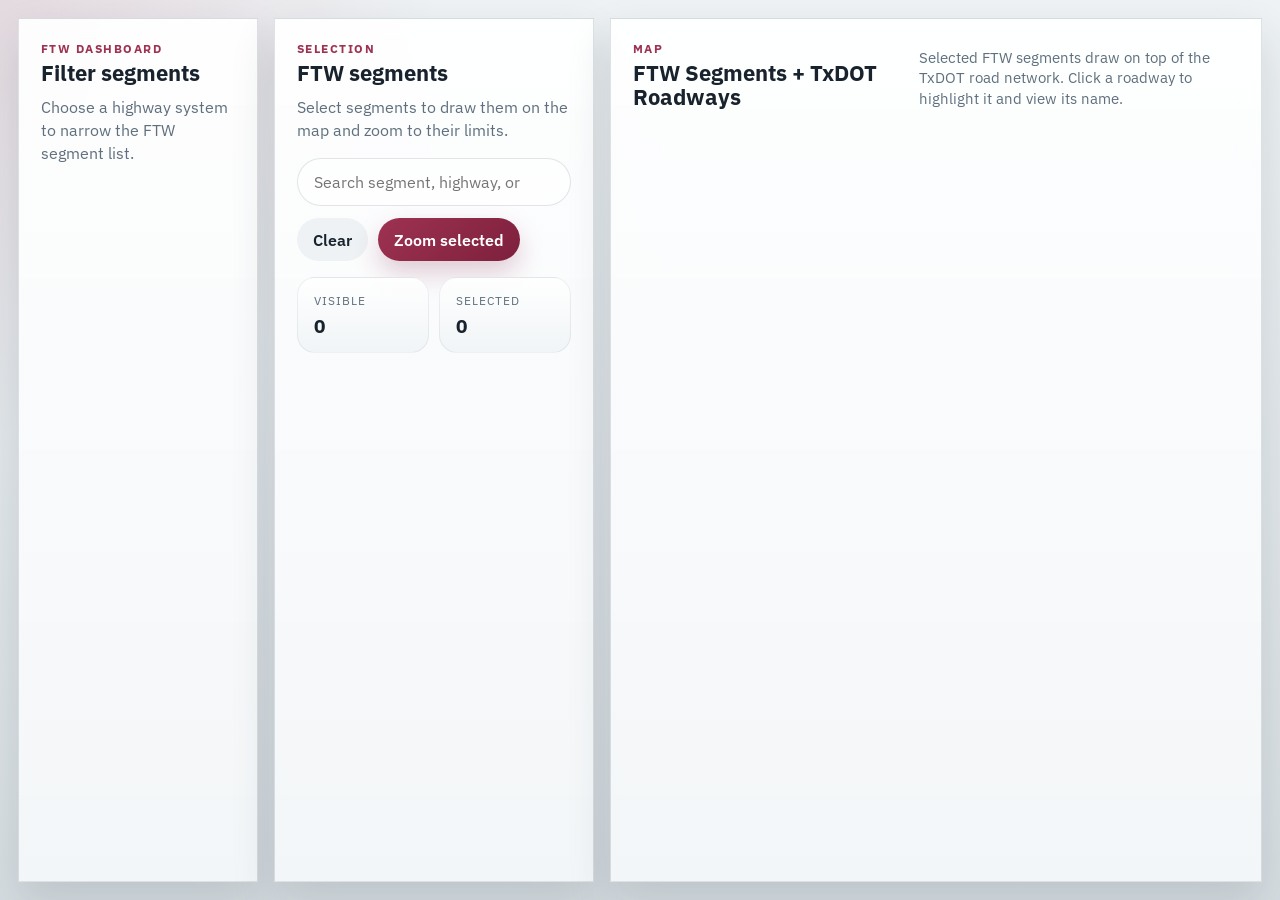
==== Web-App/index.html @ 2ebe6b86 "Fix web app UI and segment rendering - Simplify sidebar to compact category buttons and checkbox-onl" ====
<!DOCTYPE html>
<html lang="en">
  <head>
    <meta charset="UTF-8" />
    <meta name="viewport" content="width=device-width, initial-scale=1.0" />
    <title>FTW Segment Explorer</title>
    <link rel="preconnect" href="https://fonts.googleapis.com" />
    <link rel="preconnect" href="https://fonts.gstatic.com" crossorigin />
    <link
      href="https://fonts.googleapis.com/css2?family=IBM+Plex+Sans:wght@400;500;600;700&display=swap"
      rel="stylesheet"
    />
    <link rel="stylesheet" href="https://js.arcgis.com/4.32/esri/themes/light/main.css" />
    <link rel="stylesheet" href="./styles.css?v=2026-04-07" />
    <script src="https://js.arcgis.com/4.32/"></script>
  </head>
  <body>
    <div class="app-shell">
      <aside class="panel filters-panel">
        <div class="panel-header">
          <p class="eyebrow">FTW Dashboard</p>
          <h1>Filter segments</h1>
          <p class="panel-copy">
            Choose a highway system to narrow the FTW segment list.
          </p>
        </div>
        <div class="category-list" id="category-list" aria-label="Highway system filters"></div>
      </aside>

      <section class="panel segments-panel">
        <div class="panel-header">
          <p class="eyebrow">Selection</p>
          <h2>FTW segments</h2>
          <p class="panel-copy">
            Select segments to draw them on the map and zoom to their limits.
          </p>
        </div>

        <div class="toolbar">
          <label class="search-field" for="segment-search">
            <span class="sr-only">Search segments</span>
            <input
              id="segment-search"
              type="search"
              placeholder="Search segment, highway, or"
              autocomplete="off"
            />
          </label>

          <div class="toolbar-actions">
            <button id="clear-selection" class="ghost-button" type="button">Clear</button>
            <button id="zoom-selected" class="primary-button" type="button">Zoom selected</button>
          </div>
        </div>

        <div class="summary-strip">
          <div class="summary-card">
            <span class="summary-label">Visible</span>
            <strong id="visible-count">0</strong>
          </div>
          <div class="summary-card">
            <span class="summary-label">Selected</span>
            <strong id="selected-count">0</strong>
          </div>
        </div>

        <div class="segment-list" id="segment-list" aria-live="polite"></div>
      </section>

      <main class="map-panel">
        <div class="map-heading">
          <div>
            <p class="eyebrow">Map</p>
            <h2>FTW Segments + TxDOT Roadways</h2>
          </div>
          <div class="map-hint">
            Selected FTW segments draw on top of the TxDOT road network. Click a roadway to highlight it and view its name.
          </div>
        </div>

        <div id="viewDiv" class="map-view" aria-label="Map view"></div>
      </main>
    </div>

    <script src="./app.js?v=2026-04-07"></script>
  </body>
</html>
---- Web-App/styles.css ----
:root {
  --bg: #dbe0e4;
  --panel: #f8fafb;
  --panel-strong: #ffffff;
  --panel-muted: #eef2f4;
  --border: rgba(36, 50, 63, 0.14);
  --text: #19232d;
  --muted: #5f6f7d;
  --accent: #9e3252;
  --accent-dark: #7d203d;
  --accent-soft: rgba(158, 50, 82, 0.12);
  --focus: #0b6b7a;
  --shadow: 0 20px 42px rgba(34, 51, 67, 0.14);
  --radius-lg: 26px;
  --radius-md: 18px;
  --radius-sm: 12px;
}

* {
  box-sizing: border-box;
}

html,
body {
  margin: 0;
  min-height: 100%;
  font-family: "IBM Plex Sans", sans-serif;
  color: var(--text);
  background:
    radial-gradient(circle at top left, rgba(158, 50, 82, 0.12), transparent 28%),
    linear-gradient(180deg, #eef2f4 0%, #d6dde1 100%);
}

body {
  min-height: 100vh;
  height: 100vh;
  overflow: hidden;
}

button,
input {
  font: inherit;
}

.sr-only {
  position: absolute;
  width: 1px;
  height: 1px;
  padding: 0;
  margin: -1px;
  overflow: hidden;
  clip: rect(0, 0, 0, 0);
  white-space: nowrap;
  border: 0;
}

.app-shell {
  min-height: 100vh;
  height: 100vh;
  padding: 18px;
  display: grid;
  grid-template-columns: 284px 360px minmax(0, 1fr);
  gap: 16px;
  overflow: hidden;
}

.panel,
.map-panel {
  min-height: 0;
  border: 1px solid var(--border);
  border-radius: 0;
  background: linear-gradient(180deg, rgba(255, 255, 255, 0.94), rgba(244, 247, 249, 0.96));
  box-shadow: var(--shadow);
  backdrop-filter: blur(10px);
}

.panel {
  display: flex;
  flex-direction: column;
  overflow: hidden;
}

.panel-header,
.map-heading {
  padding: 22px 22px 16px;
}

.eyebrow {
  margin: 0 0 6px;
  font-size: 0.76rem;
  font-weight: 700;
  letter-spacing: 0.12em;
  text-transform: uppercase;
  color: var(--accent);
}

.panel-header h1,
.panel-header h2,
.map-heading h2 {
  margin: 0;
  font-size: 1.35rem;
  line-height: 1.1;
}

.panel-copy {
  margin: 10px 0 0;
  color: var(--muted);
  line-height: 1.45;
}

.category-list,
.segment-list {
  padding: 0 16px 18px;
  overflow: auto;
}

.category-list {
  display: flex;
  flex-direction: column;
  gap: 10px;
}

.category-button {
  width: 100%;
  border: 1px solid transparent;
  border-radius: var(--radius-md);
  background: var(--panel-strong);
  padding: 14px 16px;
  display: flex;
  align-items: center;
  justify-content: space-between;
  gap: 14px;
  color: var(--text);
  cursor: pointer;
  transition:
    border-color 140ms ease,
    transform 140ms ease,
    box-shadow 140ms ease,
    background 140ms ease;
}

.category-button:hover {
  transform: translateY(-1px);
  border-color: rgba(125, 32, 61, 0.16);
  box-shadow: 0 10px 22px rgba(32, 46, 58, 0.08);
}

.category-button.is-active {
  border-color: rgba(125, 32, 61, 0.3);
  background: linear-gradient(180deg, rgba(158, 50, 82, 0.12), rgba(158, 50, 82, 0.06));
}

.category-code {
  font-weight: 700;
}

.count-pill {
  min-width: 2.35rem;
  padding: 0.38rem 0.65rem;
  border-radius: 999px;
  background: var(--panel-muted);
  font-size: 0.84rem;
  font-weight: 700;
  text-align: center;
}

.toolbar {
  padding: 0 22px 16px;
  display: flex;
  flex-direction: column;
  gap: 12px;
}

.search-field input {
  width: 100%;
  border: 1px solid rgba(53, 69, 83, 0.14);
  border-radius: 999px;
  background: rgba(255, 255, 255, 0.88);
  padding: 0.82rem 1rem;
  color: var(--text);
  outline: none;
}

.search-field input:focus {
  border-color: rgba(11, 107, 122, 0.4);
  box-shadow: 0 0 0 4px rgba(11, 107, 122, 0.12);
}

.toolbar-actions {
  display: flex;
  gap: 10px;
}

.ghost-button,
.primary-button {
  border: 0;
  border-radius: 999px;
  padding: 0.72rem 1rem;
  font-weight: 600;
  cursor: pointer;
  transition:
    transform 140ms ease,
    box-shadow 140ms ease,
    opacity 140ms ease;
}

.ghost-button {
  background: var(--panel-muted);
  color: var(--text);
}

.primary-button {
  background: linear-gradient(135deg, var(--accent) 0%, var(--accent-dark) 100%);
  color: #ffffff;
  box-shadow: 0 12px 26px rgba(125, 32, 61, 0.22);
}

.ghost-button:hover,
.primary-button:hover {
  transform: translateY(-1px);
}

.ghost-button:disabled,
.primary-button:disabled {
  opacity: 0.45;
  cursor: not-allowed;
  transform: none;
  box-shadow: none;
}

.summary-strip {
  padding: 0 22px 16px;
  display: grid;
  grid-template-columns: repeat(2, minmax(0, 1fr));
  gap: 10px;
}

.summary-card {
  border-radius: var(--radius-md);
  background: linear-gradient(180deg, rgba(255, 255, 255, 0.95), rgba(240, 244, 246, 0.95));
  border: 1px solid rgba(53, 69, 83, 0.08);
  padding: 14px 16px;
}

.summary-label {
  display: block;
  font-size: 0.78rem;
  letter-spacing: 0.08em;
  text-transform: uppercase;
  color: var(--muted);
}

.summary-card strong {
  display: block;
  margin-top: 5px;
  font-size: 1.2rem;
}

.segment-list {
  display: flex;
  flex-direction: column;
  gap: 2px;
}

.segment-row {
  display: flex;
  align-items: center;
  gap: 10px;
  padding: 8px 12px;
  border-radius: var(--radius-md);
  cursor: pointer;
  transition: background 100ms ease;
}

.segment-row:hover {
  background: rgba(158, 50, 82, 0.06);
}

.segment-row.is-selected {
  background: rgba(158, 50, 82, 0.10);
}

.segment-toggle {
  width: 18px;
  height: 18px;
  accent-color: var(--focus);
  flex-shrink: 0;
}

.segment-name {
  font-size: 0.95rem;
  font-weight: 500;
}

.empty-state {
  border: 1px dashed rgba(53, 69, 83, 0.18);
  border-radius: var(--radius-md);
  background: rgba(255, 255, 255, 0.55);
  padding: 22px;
  color: var(--muted);
  text-align: center;
}

.map-panel {
  display: grid;
  grid-template-rows: auto minmax(0, 1fr);
  overflow: hidden;
}

.map-heading {
  display: flex;
  align-items: end;
  justify-content: space-between;
  gap: 16px;
}

.map-hint {
  max-width: 320px;
  color: var(--muted);
  font-size: 0.92rem;
  line-height: 1.4;
}

.map-view {
  min-height: 0;
  width: 100%;
  height: 100%;
}

.esri-ui .esri-expand,
.esri-ui .esri-home,
.esri-ui .esri-zoom {
  border-radius: 16px;
  overflow: hidden;
}

.esri-popup__main-container {
  border-radius: 18px;
}

.road-popup {
  padding-top: 4px;
}

.road-popup p {
  margin: 0 0 10px;
  color: var(--muted);
}

.road-popup ul {
  margin: 0;
  padding-left: 18px;
}

.road-popup li + li {
  margin-top: 8px;
}

@media (max-width: 1300px) {
  .app-shell {
    grid-template-columns: 240px 320px minmax(0, 1fr);
  }
}

@media (max-width: 1080px) {
  body {
    height: auto;
    overflow: auto;
  }

  .app-shell {
    height: auto;
    grid-template-columns: 1fr 1fr;
    grid-template-areas:
      "filters segments"
      "map map";
    overflow: visible;
  }

  .filters-panel {
    grid-area: filters;
  }

  .segments-panel {
    grid-area: segments;
  }

  .map-panel {
    grid-area: map;
    min-height: 68vh;
  }
}

@media (max-width: 760px) {
  .app-shell {
    padding: 12px;
    height: auto;
    grid-template-columns: 1fr;
    grid-template-areas:
      "filters"
      "segments"
      "map";
  }

  .panel-header,
  .map-heading {
    padding: 18px 18px 14px;
  }

  .toolbar,
  .summary-strip,
  .segment-list,
  .category-list {
    padding-left: 14px;
    padding-right: 14px;
  }

  .map-heading {
    flex-direction: column;
    align-items: flex-start;
  }

  .toolbar-actions {
    flex-wrap: wrap;
  }

  .map-panel {
    min-height: 60vh;
  }
}
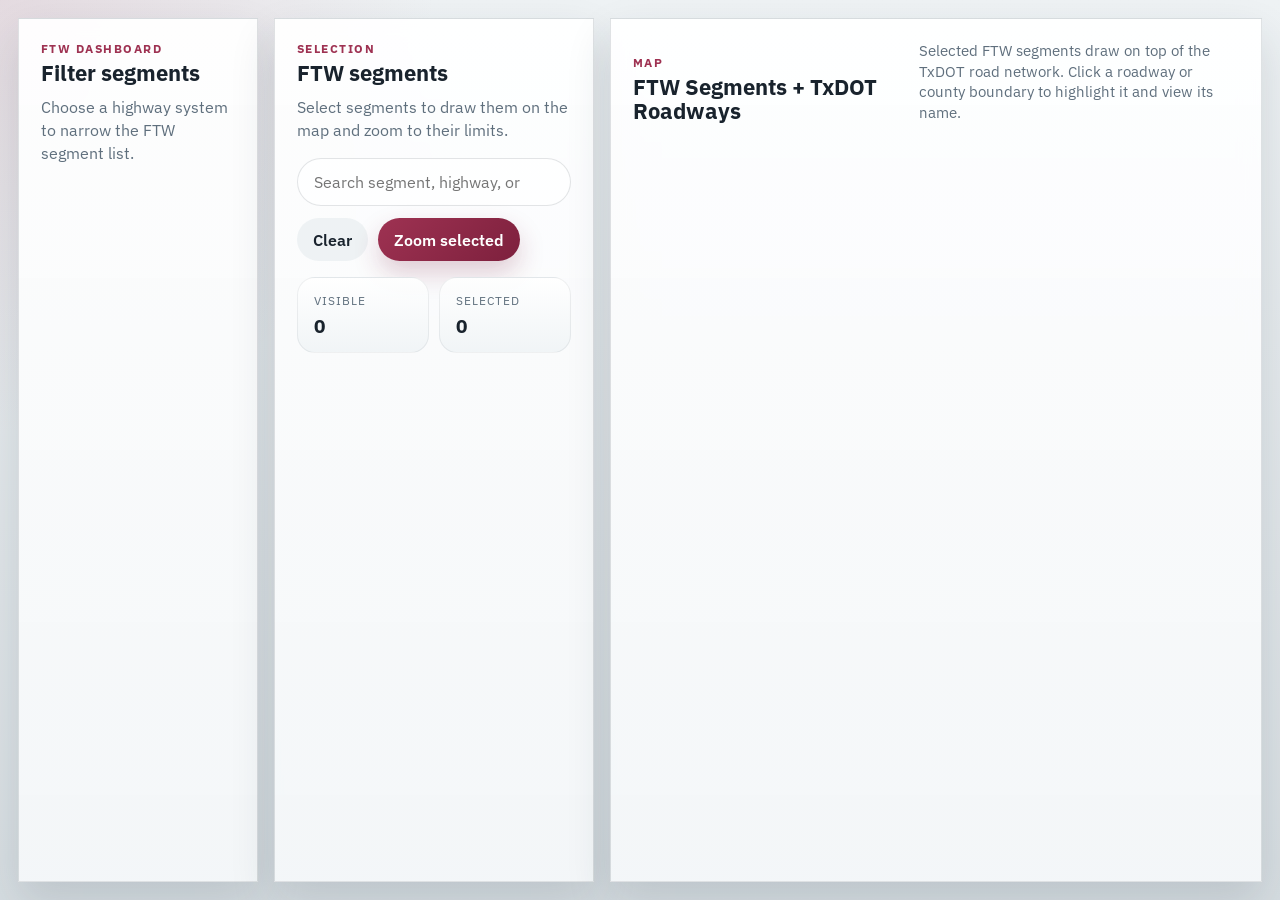
==== commit 6f721f20: "Add county boundary interaction and styling to the map" ====
--- a/Web-App/index.html
+++ b/Web-App/index.html
@@ -11,7 +11,7 @@
       rel="stylesheet"
     />
     <link rel="stylesheet" href="https://js.arcgis.com/4.32/esri/themes/light/main.css" />
-    <link rel="stylesheet" href="./styles.css?v=2026-04-07" />
+    <link rel="stylesheet" href="./styles.css?v=2026-04-08-4" />
     <script src="https://js.arcgis.com/4.32/"></script>
   </head>
   <body>
@@ -74,7 +74,7 @@
             <h2>FTW Segments + TxDOT Roadways</h2>
           </div>
           <div class="map-hint">
-            Selected FTW segments draw on top of the TxDOT road network. Click a roadway to highlight it and view its name.
+            Selected FTW segments draw on top of the TxDOT road network. Click a roadway or county boundary to highlight it and view its name.
           </div>
         </div>
 
@@ -82,6 +82,6 @@
       </main>
     </div>
 
-    <script src="./app.js?v=2026-04-07"></script>
+    <script src="./app.js?v=2026-04-08-14"></script>
   </body>
 </html>
--- a/Web-App/styles.css
+++ b/Web-App/styles.css
@@ -325,6 +325,53 @@
   min-height: 0;
   width: 100%;
   height: 100%;
+  position: relative;
+}
+
+.county-label-overlay {
+  position: absolute;
+  inset: 0;
+  z-index: 2;
+  overflow: hidden;
+  pointer-events: none;
+  transition: opacity 140ms ease;
+}
+
+.county-label-overlay.is-suspended {
+  opacity: 0;
+}
+
+.county-dynamic-label {
+  position: absolute;
+  left: 0;
+  top: 0;
+  color: #3c260e;
+  font-family: "IBM Plex Sans", sans-serif;
+  font-size: 0.78rem;
+  font-weight: 600;
+  letter-spacing: 0.01em;
+  line-height: 1;
+  white-space: nowrap;
+  transform-origin: center center;
+  will-change: transform;
+  text-shadow:
+    -1px -1px 0 rgba(255, 248, 240, 0.98),
+    0 -1px 0 rgba(255, 248, 240, 0.98),
+    1px -1px 0 rgba(255, 248, 240, 0.98),
+    -1px 0 0 rgba(255, 248, 240, 0.98),
+    1px 0 0 rgba(255, 248, 240, 0.98),
+    -1px 1px 0 rgba(255, 248, 240, 0.98),
+    0 1px 0 rgba(255, 248, 240, 0.98),
+    1px 1px 0 rgba(255, 248, 240, 0.98);
+}
+
+.county-dynamic-label.is-center {
+  font-size: 0.74rem;
+  letter-spacing: 0.015em;
+}
+
+.county-dynamic-label.is-boundary {
+  font-size: 0.8rem;
 }
 
 .esri-ui .esri-expand,
@@ -340,6 +387,12 @@
 
 .road-popup {
   padding-top: 4px;
+}
+
+.county-popup {
+  padding-top: 4px;
+  font-weight: 600;
+  color: var(--text);
 }
 
 .road-popup p {
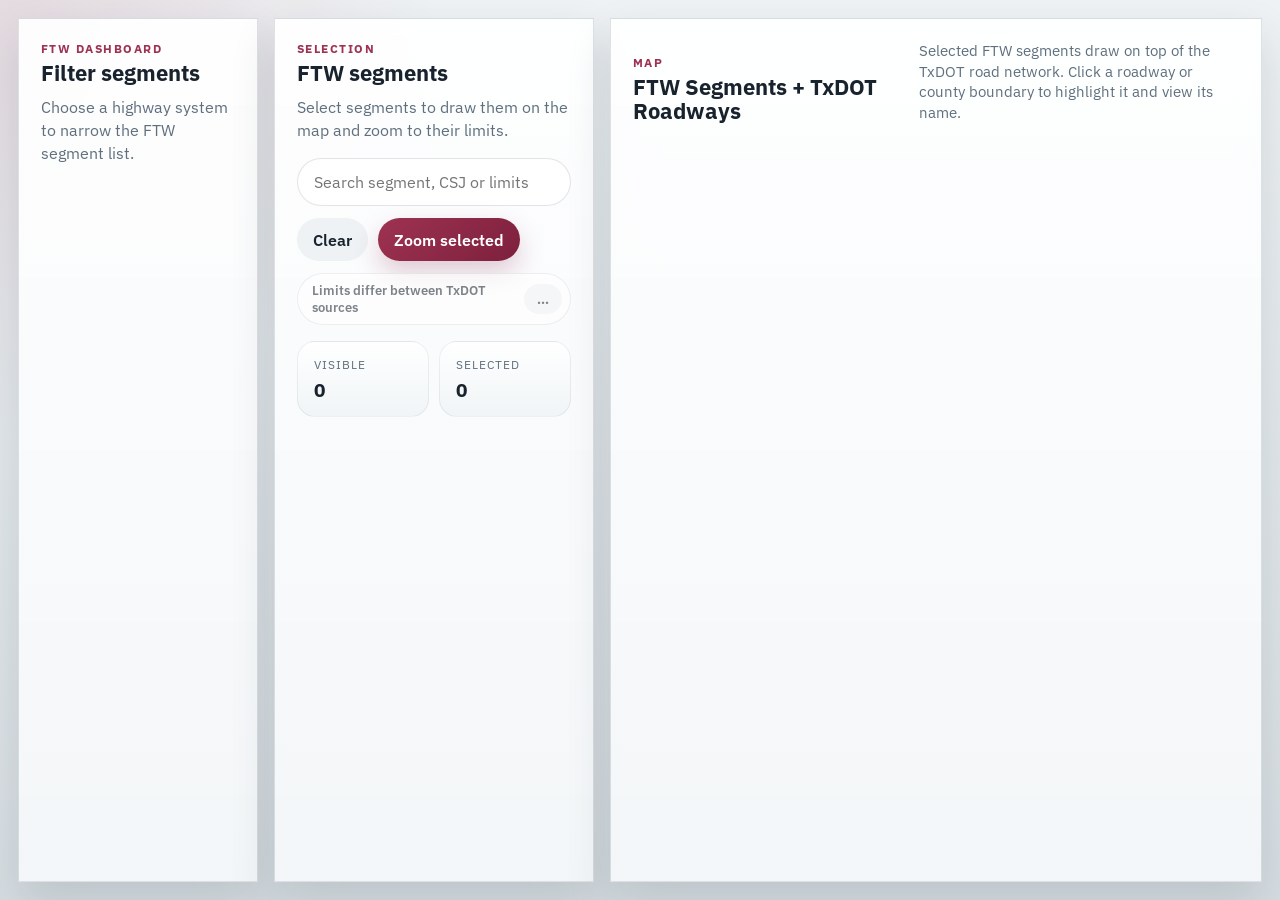
==== commit af84b4bb: "List CSJs under their segment, search them and flag differing limits Each segment row that has CSJs " ====
--- a/Web-App/index.html
+++ b/Web-App/index.html
@@ -11,7 +11,7 @@
       rel="stylesheet"
     />
     <link rel="stylesheet" href="https://js.arcgis.com/4.32/esri/themes/light/main.css" />
-    <link rel="stylesheet" href="./styles.css?v=2026-04-08-4" />
+    <link rel="stylesheet" href="./styles.css?v=2026-10-21-1" />
     <script src="https://js.arcgis.com/4.32/"></script>
   </head>
   <body>
@@ -42,7 +42,7 @@
             <input
               id="segment-search"
               type="search"
-              placeholder="Search segment, highway, or"
+              placeholder="Search segment, CSJ or limits"
               autocomplete="off"
             />
           </label>
@@ -51,6 +51,11 @@
             <button id="clear-selection" class="ghost-button" type="button">Clear</button>
             <button id="zoom-selected" class="primary-button" type="button">Zoom selected</button>
           </div>
+
+          <button id="differ-filter" class="chip-button" type="button" aria-pressed="false" disabled>
+            <span>Limits differ between TxDOT sources</span>
+            <span class="count-pill" id="differ-count">...</span>
+          </button>
         </div>
 
         <div class="summary-strip">
@@ -82,6 +87,6 @@
       </main>
     </div>
 
-    <script src="./app.js?v=2026-04-08-14"></script>
+    <script src="./app.js?v=2026-10-21-1"></script>
   </body>
 </html>
--- a/Web-App/styles.css
+++ b/Web-App/styles.css
@@ -287,9 +287,34 @@
   flex-shrink: 0;
 }
 
+.segment-text {
+  display: flex;
+  flex-direction: column;
+  gap: 1px;
+  min-width: 0;
+}
+
 .segment-name {
   font-size: 0.95rem;
   font-weight: 500;
+}
+
+/* `Segment Limits` from the master workbook. Present on 196 of the 345 segments, so rows
+   without it stay single-line rather than reserving empty space. */
+.segment-limits {
+  font-size: 0.78rem;
+  color: var(--muted);
+  line-height: 1.3;
+}
+
+/* `Segment_Length_Mi`, right-aligned so it reads as a column down the list. */
+.segment-length {
+  margin-left: auto;
+  flex-shrink: 0;
+  padding-left: 10px;
+  font-size: 0.78rem;
+  font-variant-numeric: tabular-nums;
+  color: var(--muted);
 }
 
 .empty-state {
@@ -409,6 +434,142 @@
   margin-top: 8px;
 }
 
+.chip-button {
+  display: flex;
+  align-items: center;
+  justify-content: space-between;
+  gap: 10px;
+  width: 100%;
+  border: 1px solid var(--border);
+  border-radius: 999px;
+  background: var(--panel-strong);
+  color: var(--text);
+  padding: 0.5rem 0.5rem 0.5rem 0.9rem;
+  font-size: 0.8rem;
+  font-weight: 600;
+  text-align: left;
+  cursor: pointer;
+}
+
+.chip-button[aria-pressed="true"] {
+  background: var(--accent-soft);
+  border-color: rgba(158, 50, 82, 0.4);
+}
+
+.chip-button:disabled {
+  opacity: 0.55;
+  cursor: default;
+}
+
+.chip-button:focus-visible,
+.csj-toggle:focus-visible,
+.csj-row:focus-visible {
+  outline: 2px solid var(--focus);
+  outline-offset: 2px;
+}
+
+.segment-group {
+  display: flex;
+  flex-direction: column;
+}
+
+.csj-toggle {
+  align-self: flex-start;
+  margin: 0 0 2px 40px;
+  border: 0;
+  border-radius: 8px;
+  background: none;
+  padding: 2px 6px;
+  color: var(--focus);
+  font-size: 0.78rem;
+  font-weight: 600;
+  cursor: pointer;
+}
+
+.csj-toggle:hover:not(:disabled) {
+  background: rgba(11, 107, 122, 0.08);
+}
+
+.csj-toggle:disabled {
+  color: var(--muted);
+  cursor: default;
+}
+
+.csj-toggle-arrow {
+  display: inline-block;
+  margin-right: 5px;
+  transition: transform 120ms ease;
+}
+
+.csj-toggle[aria-expanded="true"] .csj-toggle-arrow {
+  transform: rotate(90deg);
+}
+
+.csj-differ-note {
+  color: var(--accent-dark);
+}
+
+.csj-list {
+  list-style: none;
+  margin: 0 0 6px 40px;
+  padding: 0;
+  display: flex;
+  flex-direction: column;
+  gap: 2px;
+  border-left: 2px solid rgba(11, 107, 122, 0.25);
+}
+
+.csj-row {
+  width: 100%;
+  display: flex;
+  flex-direction: column;
+  align-items: flex-start;
+  gap: 1px;
+  border: 0;
+  border-radius: var(--radius-sm);
+  background: none;
+  padding: 6px 10px;
+  color: var(--text);
+  font: inherit;
+  text-align: left;
+  cursor: pointer;
+}
+
+.csj-row:hover {
+  background: rgba(11, 107, 122, 0.07);
+}
+
+.csj-row.is-match {
+  box-shadow: inset 3px 0 0 var(--focus);
+}
+
+.csj-row.is-selected {
+  background: rgba(0, 90, 200, 0.12);
+}
+
+.csj-number {
+  font-size: 0.85rem;
+  font-weight: 600;
+  font-variant-numeric: tabular-nums;
+}
+
+.csj-flag {
+  margin-left: 8px;
+  border-radius: 999px;
+  background: var(--accent-soft);
+  padding: 1px 8px;
+  color: var(--accent-dark);
+  font-size: 0.7rem;
+  font-weight: 700;
+}
+
+.csj-limits,
+.csj-tracker {
+  font-size: 0.78rem;
+  line-height: 1.3;
+  color: var(--muted);
+}
+
 @media (max-width: 1300px) {
   .app-shell {
     grid-template-columns: 240px 320px minmax(0, 1fr);
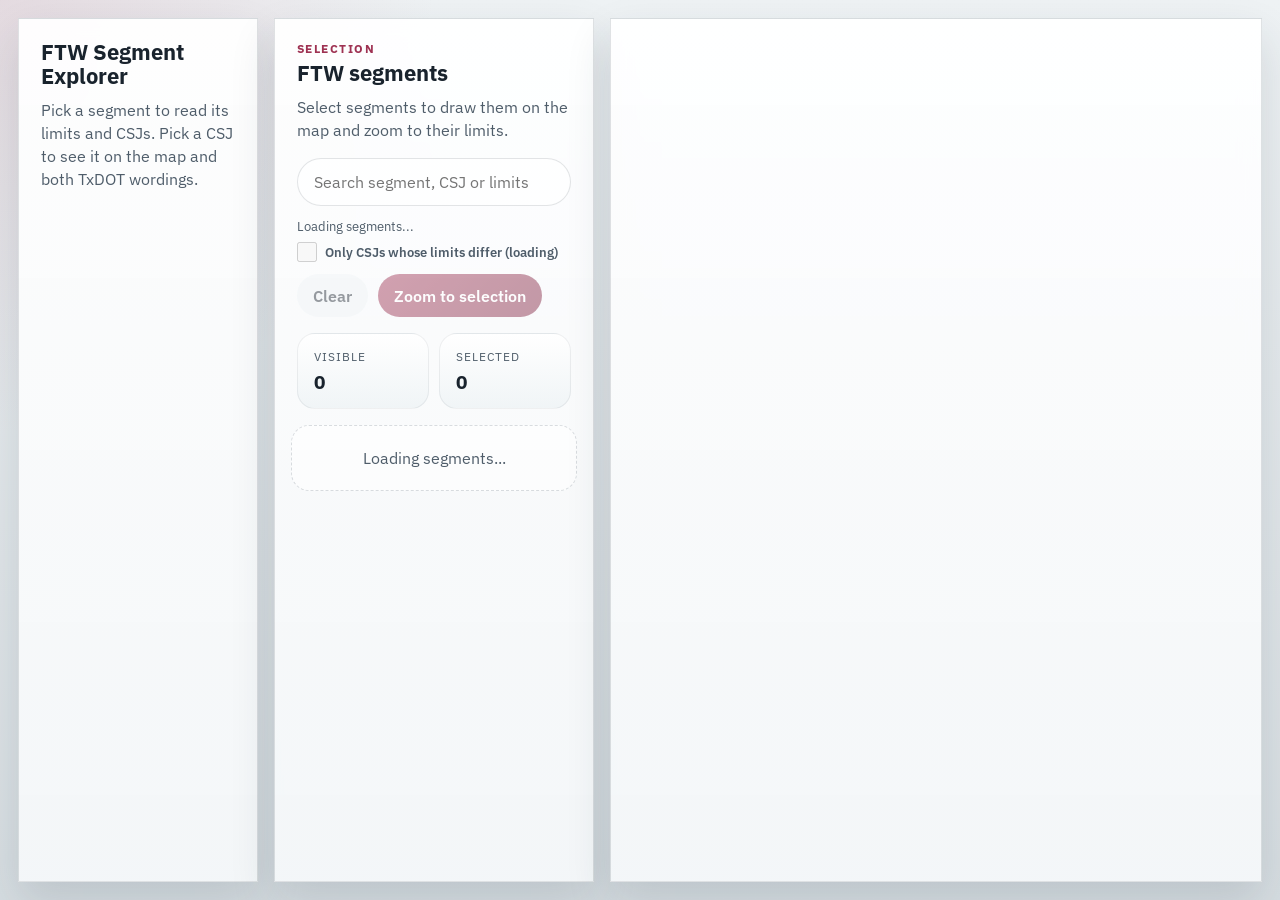
==== commit e8439661: "Refine the explorer after adding CSJs: clearer limits, map clicks, fewer traps Limits and the check " ====
--- a/Web-App/index.html
+++ b/Web-App/index.html
@@ -11,17 +11,16 @@
       rel="stylesheet"
     />
     <link rel="stylesheet" href="https://js.arcgis.com/4.32/esri/themes/light/main.css" />
-    <link rel="stylesheet" href="./styles.css?v=2026-10-21-1" />
+    <link rel="stylesheet" href="./styles.css?v=2026-10-21-3" />
     <script src="https://js.arcgis.com/4.32/"></script>
   </head>
   <body>
     <div class="app-shell">
       <aside class="panel filters-panel">
         <div class="panel-header">
-          <p class="eyebrow">FTW Dashboard</p>
-          <h1>Filter segments</h1>
+          <h1>FTW Segment Explorer</h1>
           <p class="panel-copy">
-            Choose a highway system to narrow the FTW segment list.
+            Pick a segment to read its limits and CSJs. Pick a CSJ to see it on the map and both TxDOT wordings.
           </p>
         </div>
         <div class="category-list" id="category-list" aria-label="Highway system filters"></div>
@@ -38,7 +37,7 @@
 
         <div class="toolbar">
           <label class="search-field" for="segment-search">
-            <span class="sr-only">Search segments</span>
+            <span class="sr-only">Search segments and CSJs</span>
             <input
               id="segment-search"
               type="search"
@@ -47,15 +46,18 @@
             />
           </label>
 
-          <div class="toolbar-actions">
-            <button id="clear-selection" class="ghost-button" type="button">Clear</button>
-            <button id="zoom-selected" class="primary-button" type="button">Zoom selected</button>
+          <div class="status-row">
+            <p id="list-status" class="list-status" role="status">Loading segments...</p>
+            <label class="differ-check">
+              <input id="differ-filter" type="checkbox" disabled />
+              <span id="differ-label">Only CSJs whose limits differ (loading)</span>
+            </label>
           </div>
 
-          <button id="differ-filter" class="chip-button" type="button" aria-pressed="false" disabled>
-            <span>Limits differ between TxDOT sources</span>
-            <span class="count-pill" id="differ-count">...</span>
-          </button>
+          <div class="toolbar-actions">
+            <button id="clear-selection" class="ghost-button" type="button" disabled>Clear</button>
+            <button id="zoom-selected" class="primary-button" type="button" disabled>Zoom to selection</button>
+          </div>
         </div>
 
         <div class="summary-strip">
@@ -69,24 +71,16 @@
           </div>
         </div>
 
-        <div class="segment-list" id="segment-list" aria-live="polite"></div>
+        <div class="segment-list" id="segment-list">
+          <div class="empty-state">Loading segments...</div>
+        </div>
       </section>
 
       <main class="map-panel">
-        <div class="map-heading">
-          <div>
-            <p class="eyebrow">Map</p>
-            <h2>FTW Segments + TxDOT Roadways</h2>
-          </div>
-          <div class="map-hint">
-            Selected FTW segments draw on top of the TxDOT road network. Click a roadway or county boundary to highlight it and view its name.
-          </div>
-        </div>
-
         <div id="viewDiv" class="map-view" aria-label="Map view"></div>
       </main>
     </div>
 
-    <script src="./app.js?v=2026-10-21-1"></script>
+    <script src="./app.js?v=2026-10-21-3"></script>
   </body>
 </html>
--- a/Web-App/styles.css
+++ b/Web-App/styles.css
@@ -5,7 +5,7 @@
   --panel-muted: #eef2f4;
   --border: rgba(36, 50, 63, 0.14);
   --text: #19232d;
-  --muted: #5f6f7d;
+  --muted: #4f5d6a;
   --accent: #9e3252;
   --accent-dark: #7d203d;
   --accent-soft: rgba(158, 50, 82, 0.12);
@@ -40,6 +40,12 @@
 button,
 input {
   font: inherit;
+}
+
+input:focus-visible,
+select:focus-visible {
+  outline: 2px solid var(--focus);
+  outline-offset: 2px;
 }
 
 .sr-only {
@@ -80,8 +86,7 @@
   overflow: hidden;
 }
 
-.panel-header,
-.map-heading {
+.panel-header {
   padding: 22px 22px 16px;
 }
 
@@ -95,8 +100,7 @@
 }
 
 .panel-header h1,
-.panel-header h2,
-.map-heading h2 {
+.panel-header h2 {
   margin: 0;
   font-size: 1.35rem;
   line-height: 1.1;
@@ -111,7 +115,8 @@
 .category-list,
 .segment-list {
   padding: 0 16px 18px;
-  overflow: auto;
+  overflow-x: hidden;
+  overflow-y: auto;
 }
 
 .category-list {
@@ -178,12 +183,57 @@
   background: rgba(255, 255, 255, 0.88);
   padding: 0.82rem 1rem;
   color: var(--text);
-  outline: none;
 }
 
 .search-field input:focus {
   border-color: rgba(11, 107, 122, 0.4);
   box-shadow: 0 0 0 4px rgba(11, 107, 122, 0.12);
+}
+
+/* The status line under the search, with the differing-limits checkbox beside it. */
+.status-row {
+  display: flex;
+  flex-wrap: wrap;
+  align-items: center;
+  justify-content: space-between;
+  gap: 6px 12px;
+}
+
+.list-status {
+  margin: 0;
+  min-width: 0;
+  color: var(--muted);
+  font-size: 0.82rem;
+  line-height: 1.35;
+  overflow-wrap: anywhere;
+}
+
+.differ-check {
+  display: flex;
+  align-items: center;
+  gap: 8px;
+  color: var(--text);
+  font-size: 0.82rem;
+  font-weight: 600;
+  cursor: pointer;
+}
+
+.differ-check input {
+  width: 20px;
+  height: 20px;
+  flex: none;
+  margin: 0;
+  accent-color: var(--focus);
+  cursor: pointer;
+}
+
+.differ-check:has(input:disabled) {
+  color: var(--muted);
+  cursor: default;
+}
+
+.differ-check input:disabled {
+  cursor: default;
 }
 
 .toolbar-actions {
@@ -305,6 +355,10 @@
   font-size: 0.78rem;
   color: var(--muted);
   line-height: 1.3;
+}
+
+.segment-limits.is-missing {
+  font-style: italic;
 }
 
 /* `Segment_Length_Mi`, right-aligned so it reads as a column down the list. */
@@ -328,22 +382,8 @@
 
 .map-panel {
   display: grid;
-  grid-template-rows: auto minmax(0, 1fr);
+  grid-template-rows: minmax(0, 1fr);
   overflow: hidden;
-}
-
-.map-heading {
-  display: flex;
-  align-items: end;
-  justify-content: space-between;
-  gap: 16px;
-}
-
-.map-hint {
-  max-width: 320px;
-  color: var(--muted);
-  font-size: 0.92rem;
-  line-height: 1.4;
 }
 
 .map-view {
@@ -434,34 +474,125 @@
   margin-top: 8px;
 }
 
-.chip-button {
+/* The CSJ popup: the segment it lies on, then a From/To table of the two TxDOT wordings and the
+   segment's own limits. */
+.csj-popup {
+  padding-top: 4px;
+}
+
+.csj-popup p {
+  margin: 0 0 8px;
+  color: var(--muted);
+}
+
+.csj-popup-table {
+  width: 100%;
+  table-layout: fixed;
+  border-collapse: collapse;
+  font-size: 0.82rem;
+  line-height: 1.35;
+}
+
+.csj-popup-table th,
+.csj-popup-table td {
+  padding: 4px 6px;
+  border-top: 1px solid var(--border);
+  text-align: left;
+  vertical-align: top;
+  overflow-wrap: anywhere;
+}
+
+.csj-popup-table thead th,
+.csj-popup-table thead td {
+  border-top: 0;
+  color: var(--muted);
+  font-weight: 600;
+}
+
+.csj-popup-table tbody th {
+  width: 5.4rem;
+  padding-left: 0;
+  font-weight: 600;
+}
+
+.csj-popup-date {
+  display: block;
+  color: var(--muted);
+  font-size: 0.74rem;
+  font-weight: 400;
+}
+
+.map-legend {
+  min-width: 220px;
+  max-width: 300px;
+  margin-bottom: 18px;
+  border: 1px solid var(--border);
+  border-radius: var(--radius-sm);
+  background: rgba(255, 255, 255, 0.96);
+  padding: 10px 12px;
+  box-shadow: 0 6px 16px rgba(34, 51, 67, 0.16);
+  color: var(--text);
+  font-size: 0.8rem;
+}
+
+.map-legend-title {
+  font-weight: 700;
+}
+
+.map-legend-selection {
+  margin: 2px 0 6px;
+  color: var(--muted);
+  line-height: 1.3;
+}
+
+/* Each legend line is one label: tick box, the line as the map draws it, and its name. */
+.map-legend-row {
   display: flex;
   align-items: center;
-  justify-content: space-between;
-  gap: 10px;
-  width: 100%;
-  border: 1px solid var(--border);
-  border-radius: 999px;
-  background: var(--panel-strong);
-  color: var(--text);
-  padding: 0.5rem 0.5rem 0.5rem 0.9rem;
-  font-size: 0.8rem;
-  font-weight: 600;
-  text-align: left;
+  gap: 8px;
+  min-height: 28px;
+  font-weight: 600;
   cursor: pointer;
 }
 
-.chip-button[aria-pressed="true"] {
-  background: var(--accent-soft);
-  border-color: rgba(158, 50, 82, 0.4);
-}
-
-.chip-button:disabled {
-  opacity: 0.55;
-  cursor: default;
-}
-
-.chip-button:focus-visible,
+.map-legend-row input {
+  width: 20px;
+  height: 20px;
+  flex: none;
+  margin: 0;
+  accent-color: var(--focus);
+  cursor: pointer;
+}
+
+.map-legend-swatch {
+  flex: none;
+  width: 28px;
+  border-radius: 2px;
+}
+
+.map-legend-swatch.selected-segment {
+  height: 6px;
+  background: rgb(158, 50, 82);
+}
+
+.map-legend-swatch.selected-csj {
+  height: 3px;
+  background: rgb(0, 60, 143);
+  box-shadow:
+    0 0 0 1px #ffffff,
+    0 0 0 2px rgba(25, 35, 45, 0.35);
+}
+
+.map-legend-swatch.all-segments {
+  height: 3px;
+  background: repeating-linear-gradient(90deg, rgb(158, 50, 82) 0 5px, transparent 5px 9px);
+}
+
+.map-legend-swatch.all-csjs {
+  height: 2px;
+  background: repeating-linear-gradient(90deg, rgb(43, 108, 196) 0 5px, transparent 5px 9px);
+}
+
 .csj-toggle:focus-visible,
 .csj-row:focus-visible {
   outline: 2px solid var(--focus);
@@ -475,24 +606,29 @@
 
 .csj-toggle {
   align-self: flex-start;
-  margin: 0 0 2px 40px;
+  min-height: 32px;
+  margin: 0 0 2px 38px;
   border: 0;
   border-radius: 8px;
   background: none;
-  padding: 2px 6px;
+  padding: 6px 8px;
   color: var(--focus);
   font-size: 0.78rem;
   font-weight: 600;
   cursor: pointer;
 }
 
-.csj-toggle:hover:not(:disabled) {
+.csj-toggle:hover {
   background: rgba(11, 107, 122, 0.08);
 }
 
-.csj-toggle:disabled {
-  color: var(--muted);
-  cursor: default;
+/* The count of a segment the search opened: plain text, since it cannot be closed. */
+.csj-count {
+  margin: 0 0 2px 46px;
+  padding: 2px 0;
+  color: var(--muted);
+  font-size: 0.78rem;
+  font-weight: 600;
 }
 
 .csj-toggle-arrow {
@@ -544,7 +680,7 @@
 }
 
 .csj-row.is-selected {
-  background: rgba(0, 90, 200, 0.12);
+  background: rgba(0, 60, 143, 0.12);
 }
 
 .csj-number {
@@ -563,11 +699,21 @@
   font-weight: 700;
 }
 
-.csj-limits,
-.csj-tracker {
-  font-size: 0.78rem;
+/* "DCIS: ..." and "Tracker: ...": the source in muted text, the limits in body text. */
+.csj-line {
+  color: var(--text);
+  font-size: 0.82rem;
   line-height: 1.3;
-  color: var(--muted);
+  overflow-wrap: anywhere;
+}
+
+.csj-line.is-note,
+.csj-source {
+  color: var(--muted);
+}
+
+.csj-line strong {
+  font-weight: 700;
 }
 
 @media (max-width: 1300px) {
@@ -576,6 +722,8 @@
   }
 }
 
+/* Narrow screens: one column. The segments panel keeps to 45% of the screen and scrolls inside
+   itself, vertically only, so the map below it keeps at least 55%. */
 @media (max-width: 1080px) {
   body {
     height: auto;
@@ -584,40 +732,59 @@
 
   .app-shell {
     height: auto;
-    grid-template-columns: 1fr 1fr;
-    grid-template-areas:
-      "filters segments"
-      "map map";
-    overflow: visible;
-  }
-
-  .filters-panel {
-    grid-area: filters;
-  }
-
-  .segments-panel {
-    grid-area: segments;
-  }
-
-  .map-panel {
-    grid-area: map;
-    min-height: 68vh;
-  }
-}
-
-@media (max-width: 760px) {
-  .app-shell {
-    padding: 12px;
-    height: auto;
-    grid-template-columns: 1fr;
+    grid-template-columns: minmax(0, 1fr);
     grid-template-areas:
       "filters"
       "segments"
       "map";
-  }
-
-  .panel-header,
-  .map-heading {
+    overflow: visible;
+  }
+
+  .filters-panel {
+    grid-area: filters;
+  }
+
+  /* The highway systems become a wrapped row of small buttons, so they do not push the map
+     screens below the fold. */
+  .category-list {
+    flex-direction: row;
+    flex-wrap: wrap;
+    gap: 6px;
+    overflow: visible;
+    padding-bottom: 14px;
+  }
+
+  .category-button {
+    width: auto;
+    padding: 6px 10px;
+    gap: 8px;
+  }
+
+  /* The whole panel scrolls as one, so the list is not squeezed under the header and toolbar. */
+  .segments-panel {
+    grid-area: segments;
+    max-height: 45vh;
+    overflow-x: hidden;
+    overflow-y: auto;
+  }
+
+  .segments-panel .segment-list {
+    flex: none;
+    overflow: visible;
+  }
+
+  .map-panel {
+    grid-area: map;
+    min-height: 55vh;
+  }
+}
+
+@media (max-width: 760px) {
+  .app-shell {
+    padding: 12px;
+  }
+
+  .panel-header {
     padding: 18px 18px 14px;
   }
 
@@ -629,16 +796,7 @@
     padding-right: 14px;
   }
 
-  .map-heading {
-    flex-direction: column;
-    align-items: flex-start;
-  }
-
   .toolbar-actions {
     flex-wrap: wrap;
   }
-
-  .map-panel {
-    min-height: 60vh;
-  }
-}
+}
